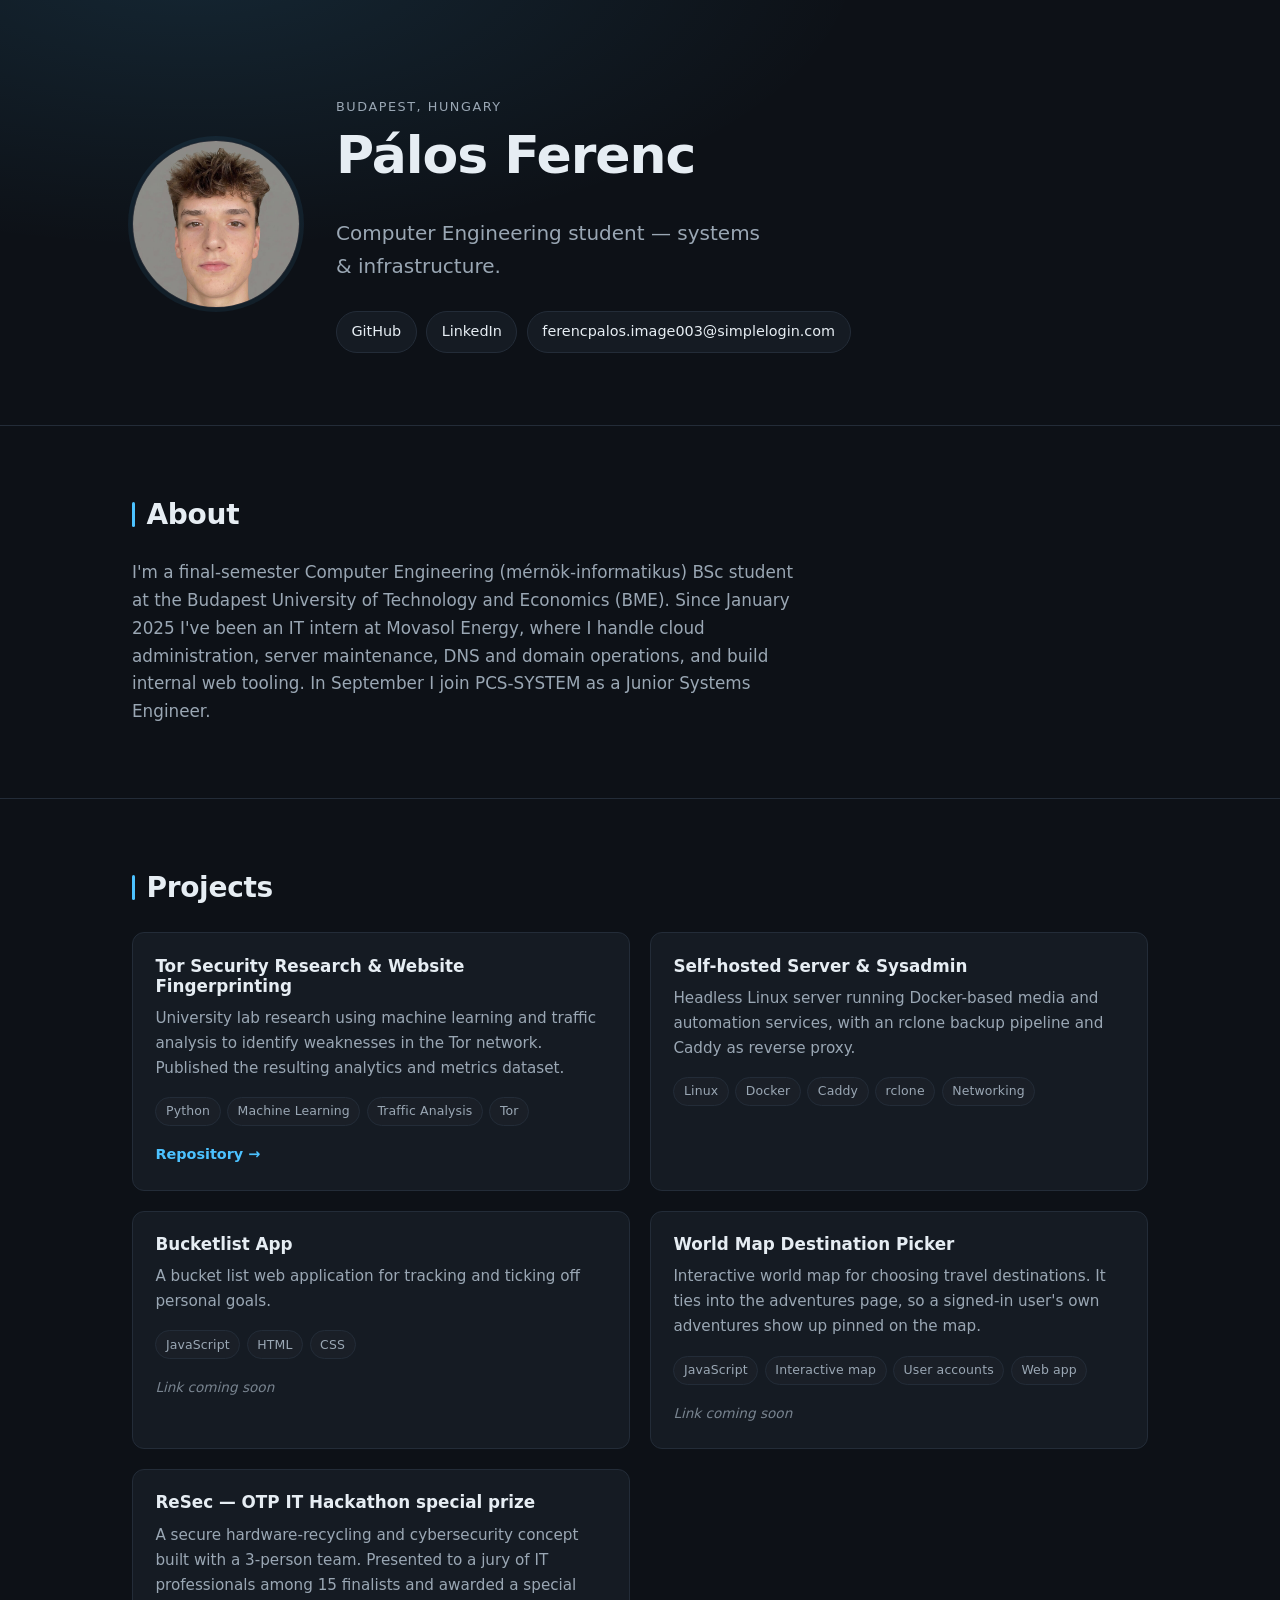
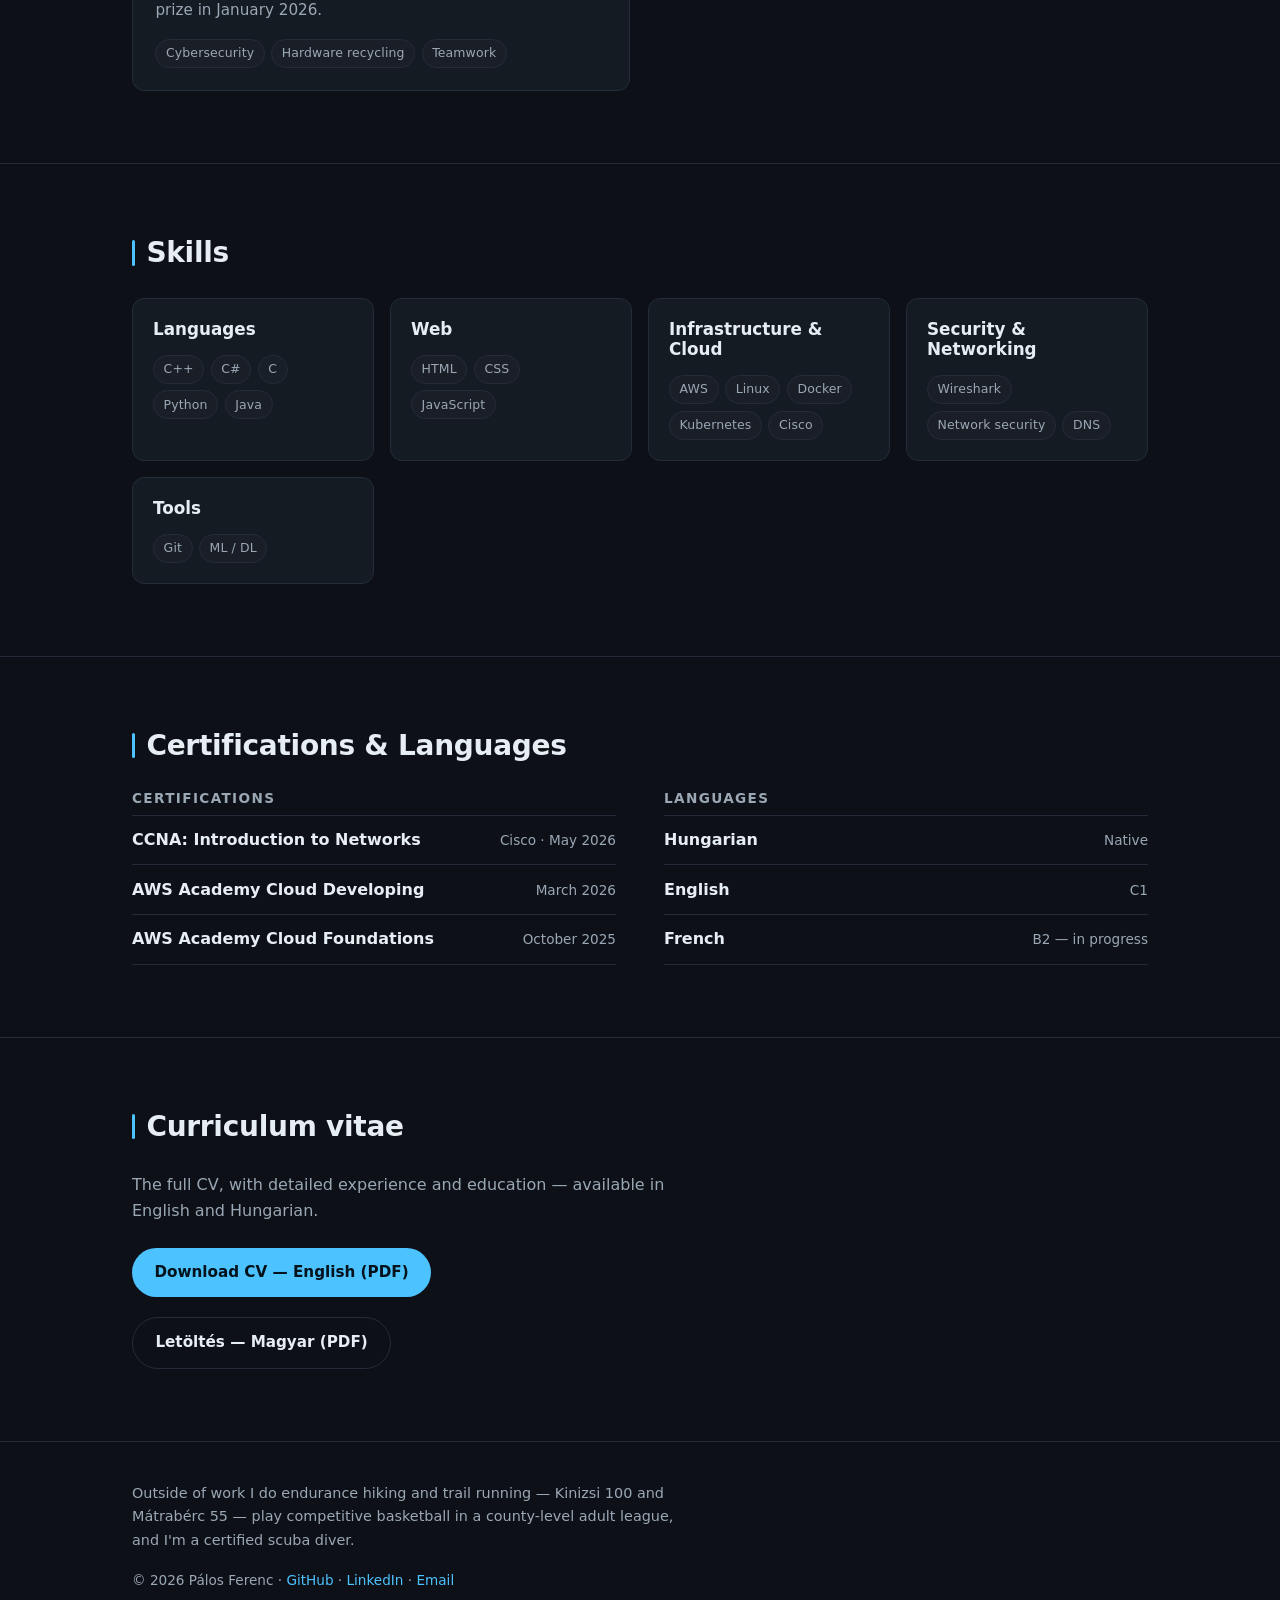
==== index.html @ a5c2b067 "Portfolio site" ====
<!DOCTYPE html>
<html lang="en">
<head>
<meta charset="utf-8">
<meta name="viewport" content="width=device-width, initial-scale=1">
<title>Pálos Ferenc — Computer Engineering Student, Systems &amp; Infrastructure</title>
<meta name="description" content="Pálos Ferenc — final-semester Computer Engineering BSc student at BME Budapest, working in systems, infrastructure and cloud. Incoming Junior Systems Engineer at PCS-SYSTEM.">
<meta name="author" content="Pálos Ferenc">
<meta name="theme-color" content="#0d1117">

<meta property="og:type" content="website">
<meta property="og:title" content="Pálos Ferenc — Computer Engineering Student, Systems &amp; Infrastructure">
<meta property="og:description" content="Final-semester Computer Engineering BSc student at BME Budapest. Systems, infrastructure and cloud. Incoming Junior Systems Engineer at PCS-SYSTEM.">
<meta property="og:image" content="assets/profile.jpg">
<meta property="og:locale" content="en_GB">
<meta name="twitter:card" content="summary">

<link rel="icon" href="assets/favicon.svg" type="image/svg+xml">
<link rel="stylesheet" href="css/style.css">
</head>
<body>

<a class="skip-link" href="#main">Skip to content</a>

<header class="hero" id="top">
  <div class="wrap hero-inner">
    <img class="hero-photo" src="assets/profile.jpg" alt="Portrait of Pálos Ferenc" width="160" height="160">
    <div class="hero-text">
      <p class="eyebrow">Budapest, Hungary</p>
      <h1>Pálos Ferenc</h1>
      <p class="tagline">Computer Engineering student — systems &amp; infrastructure.</p>
      <nav class="hero-links" aria-label="Contact links">
        <a href="https://github.com/palosferi" rel="me noopener" target="_blank">GitHub</a>
        <a href="https://linkedin.com/in/ferencpalos" rel="me noopener" target="_blank">LinkedIn</a>
        <a href="mailto:ferencpalos.image003@simplelogin.com">ferencpalos.image003@simplelogin.com</a>
      </nav>
    </div>
  </div>
</header>

<main id="main">

  <section class="section reveal" id="about" aria-labelledby="about-h">
    <div class="wrap">
      <h2 id="about-h">About</h2>
      <p class="lead">
        I'm a final-semester Computer Engineering (mérnök-informatikus) BSc student at the
        Budapest University of Technology and Economics (BME). Since January 2025 I've been an
        IT intern at Movasol Energy, where I handle cloud administration, server maintenance,
        DNS and domain operations, and build internal web tooling. In September I join
        PCS-SYSTEM as a Junior Systems Engineer.
      </p>
    </div>
  </section>

  <section class="section reveal" id="projects" aria-labelledby="projects-h">
    <div class="wrap">
      <h2 id="projects-h">Projects</h2>
      <ul class="cards">

        <li class="card">
          <h3>Tor Security Research &amp; Website Fingerprinting</h3>
          <p>University lab research using machine learning and traffic analysis to identify
             weaknesses in the Tor network. Published the resulting analytics and metrics dataset.</p>
          <ul class="tags">
            <li>Python</li><li>Machine Learning</li><li>Traffic Analysis</li><li>Tor</li>
          </ul>
          <p class="card-links">
            <a href="https://github.com/palosferi/onlab" rel="noopener" target="_blank">Repository</a>
          </p>
        </li>

        <li class="card">
          <h3>Self-hosted Server &amp; Sysadmin</h3>
          <p>Headless Linux server running Docker-based media and automation services, with an
             rclone backup pipeline and Caddy as reverse proxy.</p>
          <ul class="tags">
            <li>Linux</li><li>Docker</li><li>Caddy</li><li>rclone</li><li>Networking</li>
          </ul>
        </li>

        <li class="card">
          <h3>Bucketlist App</h3>
          <p>A bucket list web application for tracking and ticking off personal goals.</p>
          <ul class="tags">
            <li>JavaScript</li><li>HTML</li><li>CSS</li>
          </ul>
          <p class="card-links"><span class="todo">Link coming soon</span></p>
        </li>

        <li class="card">
          <h3>World Map Destination Picker</h3>
          <p>Interactive world map for choosing travel destinations. It ties into the adventures
             page, so a signed-in user's own adventures show up pinned on the map.</p>
          <ul class="tags">
            <li>JavaScript</li><li>Interactive map</li><li>User accounts</li><li>Web app</li>
          </ul>
          <p class="card-links"><span class="todo">Link coming soon</span></p>
        </li>

        <li class="card">
          <h3>ReSec — OTP IT Hackathon special prize</h3>
          <p>A secure hardware-recycling and cybersecurity concept built with a 3-person team.
             Presented to a jury of IT professionals among 15 finalists and awarded a special
             prize in January 2026.</p>
          <ul class="tags">
            <li>Cybersecurity</li><li>Hardware recycling</li><li>Teamwork</li>
          </ul>
        </li>

      </ul>
    </div>
  </section>

  <section class="section reveal" id="skills" aria-labelledby="skills-h">
    <div class="wrap">
      <h2 id="skills-h">Skills</h2>
      <div class="skill-grid">
        <div class="skill-group">
          <h3>Languages</h3>
          <ul class="tags">
            <li>C++</li><li>C#</li><li>C</li><li>Python</li><li>Java</li>
          </ul>
        </div>
        <div class="skill-group">
          <h3>Web</h3>
          <ul class="tags">
            <li>HTML</li><li>CSS</li><li>JavaScript</li>
          </ul>
        </div>
        <div class="skill-group">
          <h3>Infrastructure &amp; Cloud</h3>
          <ul class="tags">
            <li>AWS</li><li>Linux</li><li>Docker</li><li>Kubernetes</li><li>Cisco</li>
          </ul>
        </div>
        <div class="skill-group">
          <h3>Security &amp; Networking</h3>
          <ul class="tags">
            <li>Wireshark</li><li>Network security</li><li>DNS</li>
          </ul>
        </div>
        <div class="skill-group">
          <h3>Tools</h3>
          <ul class="tags">
            <li>Git</li><li>ML / DL</li>
          </ul>
        </div>
      </div>
    </div>
  </section>

  <section class="section reveal" id="certifications" aria-labelledby="cert-h">
    <div class="wrap">
      <h2 id="cert-h">Certifications &amp; Languages</h2>
      <div class="two-col">
        <div>
          <h3>Certifications</h3>
          <ul class="list">
            <li><strong>CCNA: Introduction to Networks</strong> <span class="meta">Cisco · May 2026</span></li>
            <li><strong>AWS Academy Cloud Developing</strong> <span class="meta">March 2026</span></li>
            <li><strong>AWS Academy Cloud Foundations</strong> <span class="meta">October 2025</span></li>
          </ul>
        </div>
        <div>
          <h3>Languages</h3>
          <ul class="list">
            <li><strong>Hungarian</strong> <span class="meta">Native</span></li>
            <li><strong>English</strong> <span class="meta">C1</span></li>
            <li><strong>French</strong> <span class="meta">B2 — in progress</span></li>
          </ul>
        </div>
      </div>
    </div>
  </section>

  <section class="section reveal" id="cv" aria-labelledby="cv-h">
    <div class="wrap cv-block">
      <h2 id="cv-h">Curriculum vitae</h2>
      <p>The full CV, with detailed experience and education — available in English and Hungarian.</p>
      <p class="cv-buttons">
        <a class="button" href="assets/palos_ferenc_cv_2026_en.pdf" download>Download CV — English (PDF)</a>
        <a class="button button-secondary" href="assets/palos_ferenc_cv_2026.pdf" download>Letöltés — Magyar (PDF)</a>
      </p>
    </div>
  </section>

</main>

<footer class="footer">
  <div class="wrap">
    <p>
      Outside of work I do endurance hiking and trail running — Kinizsi 100 and Mátrabérc 55 —
      play competitive basketball in a county-level adult league, and I'm a certified scuba diver.
    </p>
    <p class="colophon">
      © <span id="year">2026</span> Pálos Ferenc ·
      <a href="https://github.com/palosferi" rel="noopener" target="_blank">GitHub</a> ·
      <a href="https://linkedin.com/in/ferencpalos" rel="noopener" target="_blank">LinkedIn</a> ·
      <a href="mailto:ferencpalos.image003@simplelogin.com">Email</a>
    </p>
  </div>
</footer>

<script>
  document.documentElement.classList.add('js');
  document.getElementById('year').textContent = new Date().getFullYear();
  if ('IntersectionObserver' in window && !matchMedia('(prefers-reduced-motion: reduce)').matches) {
    var io = new IntersectionObserver(function (entries) {
      entries.forEach(function (e) {
        if (e.isIntersecting) { e.target.classList.add('is-visible'); io.unobserve(e.target); }
      });
    }, { rootMargin: '0px 0px -10% 0px' });
    document.querySelectorAll('.reveal').forEach(function (el) { io.observe(el); });
  } else {
    document.querySelectorAll('.reveal').forEach(function (el) { el.classList.add('is-visible'); });
  }
</script>

</body>
</html>
---- css/style.css ----
/* Pálos Ferenc — portfolio
   Dark theme, single accent, mobile-first. No external dependencies. */

:root {
  --bg:        #0d1117;
  --bg-raised: #151b23;
  --border:    #232c38;
  --text:      #e6edf3;
  --muted:     #9aa7b4;
  --accent:    #4cc2ff;
  --accent-dim: rgba(76, 194, 255, 0.12);

  --wrap: 66rem;
  --radius: 12px;

  --font: system-ui, -apple-system, "Segoe UI", Roboto, "Helvetica Neue",
          Arial, "Noto Sans", sans-serif;
}

*, *::before, *::after { box-sizing: border-box; }

html { -webkit-text-size-adjust: 100%; scroll-behavior: smooth; }

body {
  margin: 0;
  background: var(--bg);
  color: var(--text);
  font-family: var(--font);
  font-size: 1rem;
  line-height: 1.65;
  -webkit-font-smoothing: antialiased;
}

img { max-width: 100%; height: auto; display: block; }

h1, h2, h3 { line-height: 1.2; margin: 0 0 0.6em; font-weight: 650; }
h1 { font-size: clamp(2rem, 7vw, 3.25rem); letter-spacing: -0.02em; }
h2 { font-size: clamp(1.35rem, 4vw, 1.75rem); letter-spacing: -0.01em; }
h3 { font-size: 1.05rem; }

p { margin: 0 0 1rem; }
p:last-child { margin-bottom: 0; }

a { color: var(--accent); text-decoration: none; }
a:hover, a:focus-visible { text-decoration: underline; }

:focus-visible {
  outline: 2px solid var(--accent);
  outline-offset: 3px;
  border-radius: 4px;
}

.skip-link {
  position: absolute;
  left: -9999px;
  top: 0;
  background: var(--bg-raised);
  color: var(--text);
  padding: 0.6rem 1rem;
  z-index: 10;
}
.skip-link:focus { left: 0.5rem; top: 0.5rem; }

.wrap {
  width: 100%;
  max-width: var(--wrap);
  margin-inline: auto;
  padding-inline: 1.25rem;
}

/* ---------- Hero ---------- */

.hero {
  padding: 4.5rem 0 3.5rem;
  border-bottom: 1px solid var(--border);
  background:
    radial-gradient(60rem 26rem at 15% -10%, var(--accent-dim), transparent 70%);
}

.hero-inner {
  display: flex;
  flex-direction: column;
  align-items: flex-start;
  gap: 1.75rem;
}

.hero-photo {
  width: 116px;
  height: 116px;
  border-radius: 50%;
  object-fit: cover;
  border: 1px solid var(--border);
  box-shadow: 0 0 0 4px rgba(76, 194, 255, 0.08);
  flex: none;
}

.eyebrow {
  margin: 0 0 0.4rem;
  color: var(--muted);
  font-size: 0.8rem;
  letter-spacing: 0.12em;
  text-transform: uppercase;
}

.tagline {
  margin: 0 0 1.75rem;
  color: var(--muted);
  font-size: clamp(1.05rem, 3.2vw, 1.25rem);
  max-width: 34ch;
}

.hero-links {
  display: flex;
  flex-wrap: wrap;
  gap: 0.6rem;
}

.hero-links a {
  display: inline-block;
  padding: 0.5rem 0.9rem;
  border: 1px solid var(--border);
  border-radius: 999px;
  background: var(--bg-raised);
  color: var(--text);
  font-size: 0.9rem;
  transition: border-color 0.2s ease, color 0.2s ease, transform 0.2s ease;
}
.hero-links a:hover,
.hero-links a:focus-visible {
  border-color: var(--accent);
  color: var(--accent);
  text-decoration: none;
  transform: translateY(-1px);
}

/* ---------- Sections ---------- */

.section { padding: 3.5rem 0; }
.section + .section { border-top: 1px solid var(--border); }

.section h2 {
  margin-bottom: 1.75rem;
  position: relative;
  padding-left: 0.9rem;
}
.section h2::before {
  content: "";
  position: absolute;
  left: 0;
  top: 0.15em;
  bottom: 0.15em;
  width: 3px;
  border-radius: 2px;
  background: var(--accent);
}

.lead {
  color: var(--muted);
  font-size: 1.05rem;
  max-width: 62ch;
}

/* ---------- Project cards ---------- */

.cards {
  list-style: none;
  margin: 0;
  padding: 0;
  display: grid;
  gap: 1rem;
  grid-template-columns: 1fr;
}

.card {
  background: var(--bg-raised);
  border: 1px solid var(--border);
  border-radius: var(--radius);
  padding: 1.4rem;
  transition: border-color 0.2s ease, transform 0.2s ease;
}
.card:hover {
  border-color: var(--accent);
  transform: translateY(-2px);
}

.card p {
  color: var(--muted);
  font-size: 0.95rem;
}

.card-links { margin-top: 1rem; margin-bottom: 0; }
.card-links a { font-size: 0.9rem; font-weight: 600; }
.card-links a::after { content: " →"; }

.todo {
  color: var(--muted);
  font-size: 0.85rem;
  font-style: italic;
  opacity: 0.75;
}

/* ---------- Tags ---------- */

.tags {
  list-style: none;
  margin: 1rem 0 0;
  padding: 0;
  display: flex;
  flex-wrap: wrap;
  gap: 0.4rem;
}

.tags li {
  padding: 0.2rem 0.6rem;
  border: 1px solid var(--border);
  border-radius: 999px;
  background: rgba(255, 255, 255, 0.02);
  color: var(--muted);
  font-size: 0.78rem;
  letter-spacing: 0.01em;
}

/* ---------- Skills ---------- */

.skill-grid {
  display: grid;
  gap: 1rem;
  grid-template-columns: 1fr;
}

.skill-group {
  border: 1px solid var(--border);
  border-radius: var(--radius);
  background: var(--bg-raised);
  padding: 1.25rem;
}
.skill-group h3 { margin-bottom: 0; color: var(--text); }

/* ---------- Certifications ---------- */

.two-col {
  display: grid;
  gap: 2rem;
  grid-template-columns: 1fr;
}

.two-col h3 { color: var(--muted); font-size: 0.85rem; letter-spacing: 0.1em; text-transform: uppercase; }

.list { list-style: none; margin: 0; padding: 0; }

.list li {
  padding: 0.7rem 0;
  border-top: 1px solid var(--border);
  display: flex;
  flex-wrap: wrap;
  gap: 0.25rem 0.75rem;
  justify-content: space-between;
  align-items: baseline;
}
.list li:last-child { border-bottom: 1px solid var(--border); }
.list strong { font-weight: 600; }
.list .meta { color: var(--muted); font-size: 0.85rem; }

/* ---------- CV ---------- */

.cv-block p { color: var(--muted); max-width: 54ch; }

.button {
  display: inline-block;
  margin-top: 0.5rem;
  padding: 0.75rem 1.4rem;
  border-radius: 999px;
  background: var(--accent);
  color: #04121c;
  font-weight: 650;
  font-size: 0.95rem;
  transition: filter 0.2s ease, transform 0.2s ease;
}
.button:hover,
.button:focus-visible {
  filter: brightness(1.1);
  transform: translateY(-1px);
  text-decoration: none;
}

.button-secondary {
  background: transparent;
  border: 1px solid var(--border);
  color: var(--text);
}
.button-secondary:hover,
.button-secondary:focus-visible {
  border-color: var(--accent);
  color: var(--accent);
  filter: none;
}

.cv-buttons {
  display: flex;
  flex-wrap: wrap;
  gap: 0.75rem;
}

/* ---------- Footer ---------- */

.footer {
  border-top: 1px solid var(--border);
  padding: 2.5rem 0 3rem;
  color: var(--muted);
  font-size: 0.9rem;
}
.footer p { max-width: 60ch; }
.colophon { margin-top: 1rem; font-size: 0.85rem; }

/* ---------- Scroll reveal ---------- */

.js .reveal {
  opacity: 0;
  transform: translateY(14px);
  transition: opacity 0.6s ease, transform 0.6s ease;
}
.js .reveal.is-visible {
  opacity: 1;
  transform: none;
}

@media (prefers-reduced-motion: reduce) {
  html { scroll-behavior: auto; }
  * { transition-duration: 0.01ms !important; animation-duration: 0.01ms !important; }
  .js .reveal { opacity: 1; transform: none; }
}

/* ---------- Breakpoints ---------- */

@media (min-width: 40rem) {
  .hero { padding: 6rem 0 4.5rem; }
  .hero-inner { flex-direction: row; align-items: center; gap: 2.25rem; }
  .hero-photo { width: 150px; height: 150px; }
  .section { padding: 4.5rem 0; }
  .cards { grid-template-columns: repeat(2, 1fr); gap: 1.25rem; }
  .skill-grid { grid-template-columns: repeat(auto-fit, minmax(12rem, 1fr)); }
  .two-col { grid-template-columns: repeat(2, 1fr); gap: 3rem; }
}

@media (min-width: 62rem) {
  .hero-photo { width: 168px; height: 168px; }
}
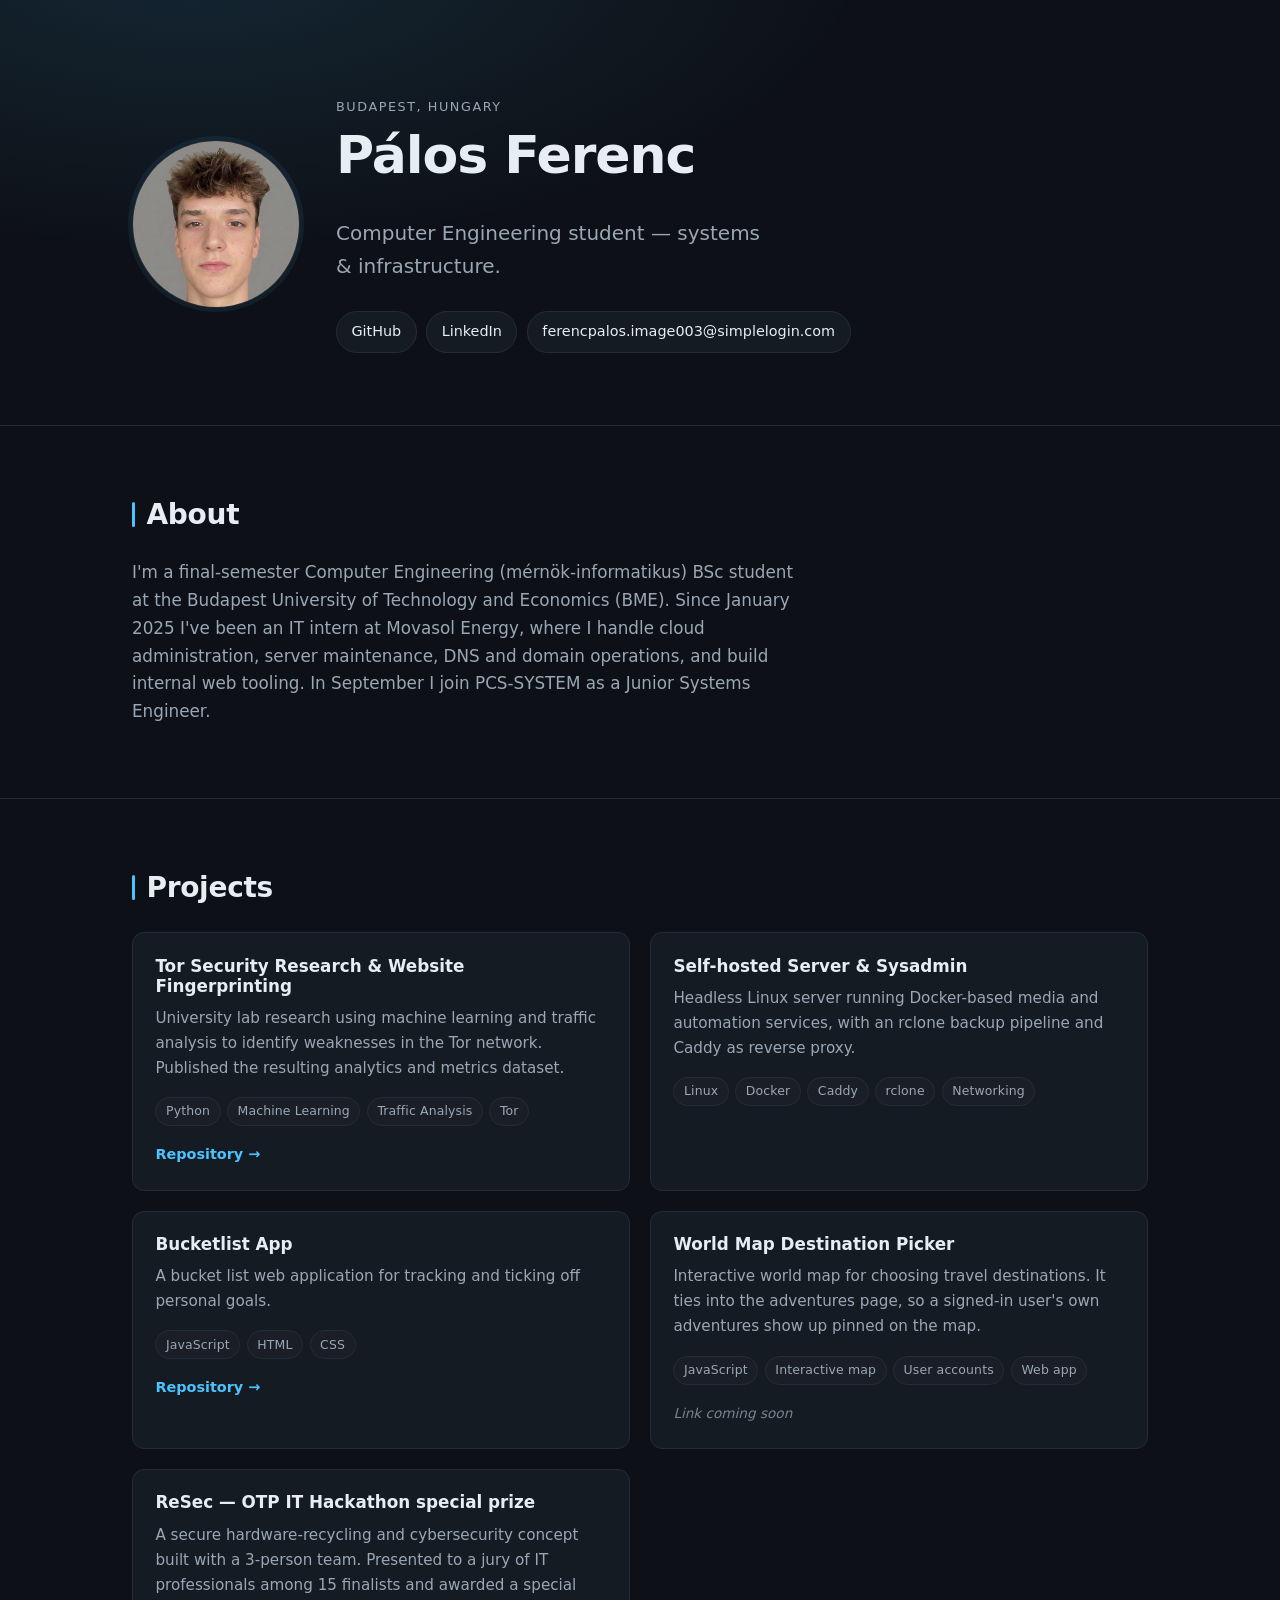
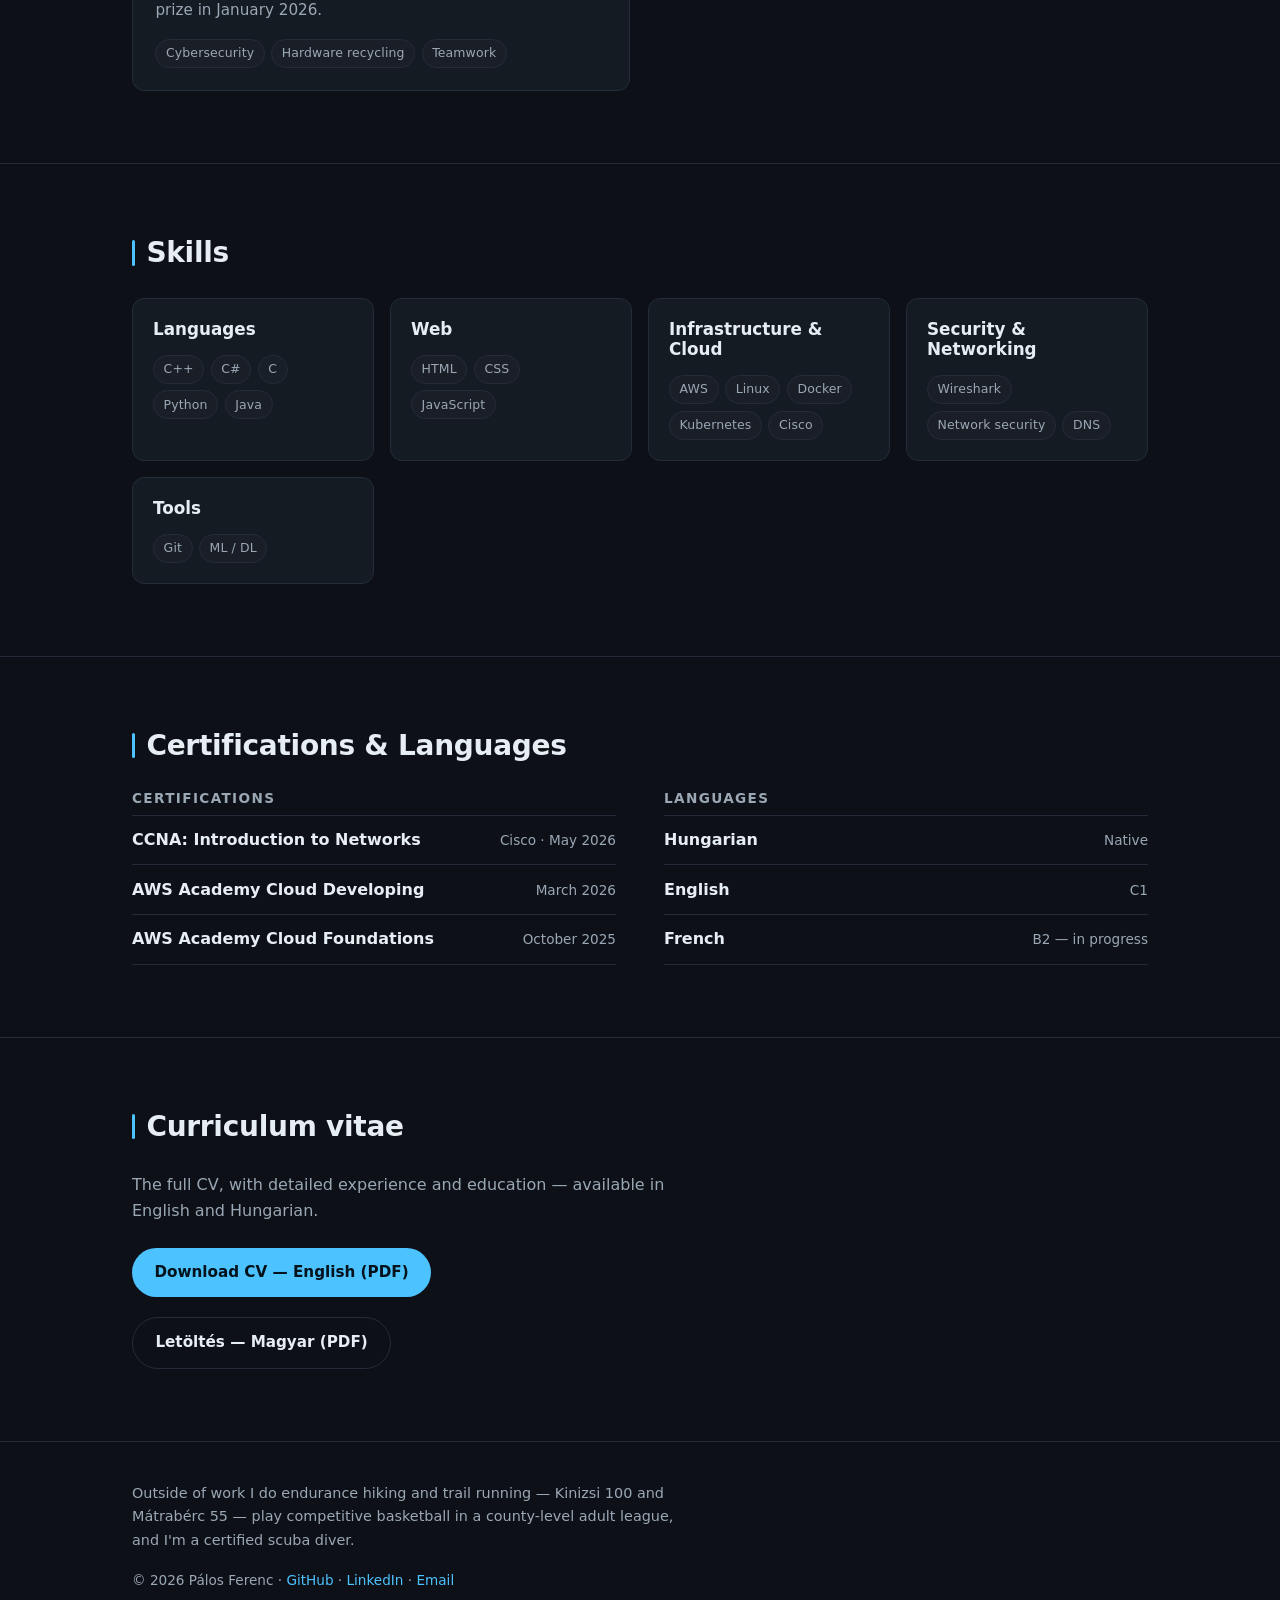
==== commit 22830f69: "add bucketlist link, add tempo timer" ====
--- a/index.html
+++ b/index.html
@@ -85,7 +85,9 @@
           <ul class="tags">
             <li>JavaScript</li><li>HTML</li><li>CSS</li>
           </ul>
-          <p class="card-links"><span class="todo">Link coming soon</span></p>
+          <p class="card-links">
+            <a href="https://github.com/palosferi/bucketlist" rel="noopener" target="_blank">Repository</a>
+          </p>
         </li>
 
         <li class="card">
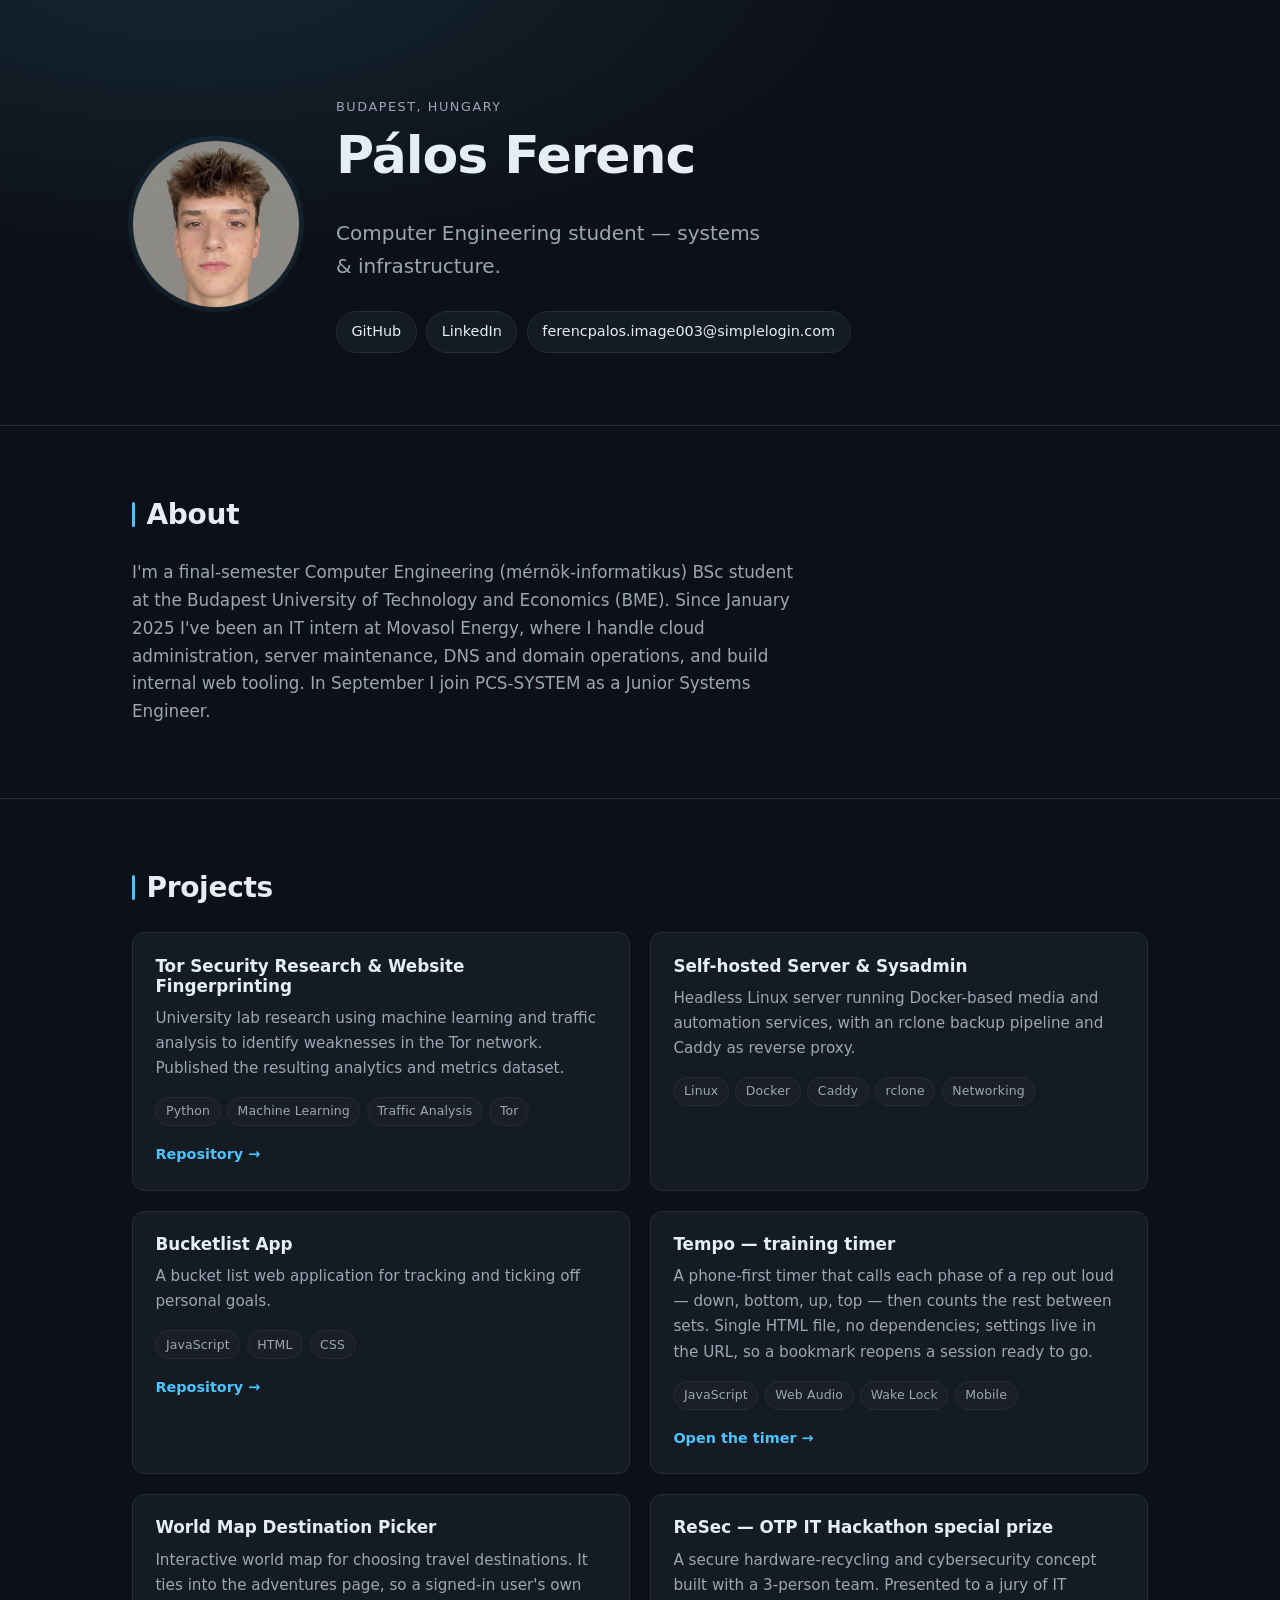
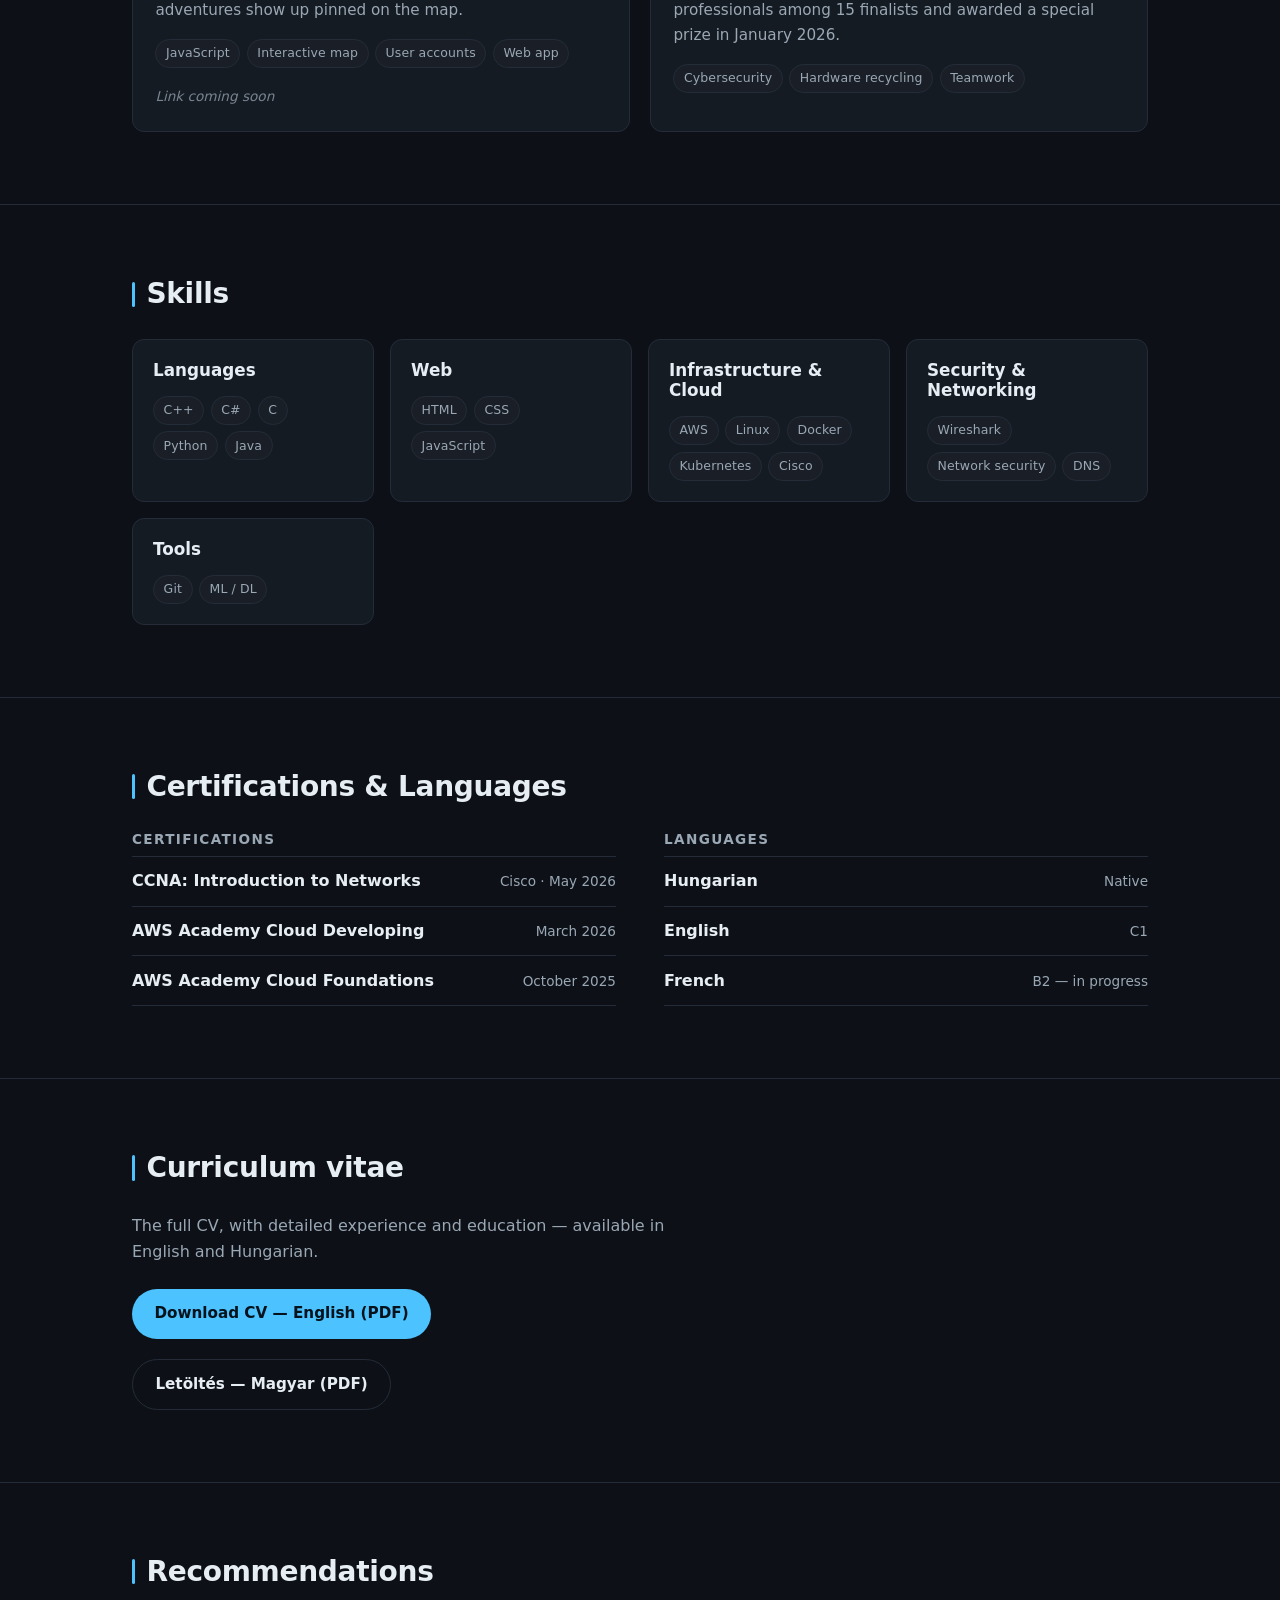
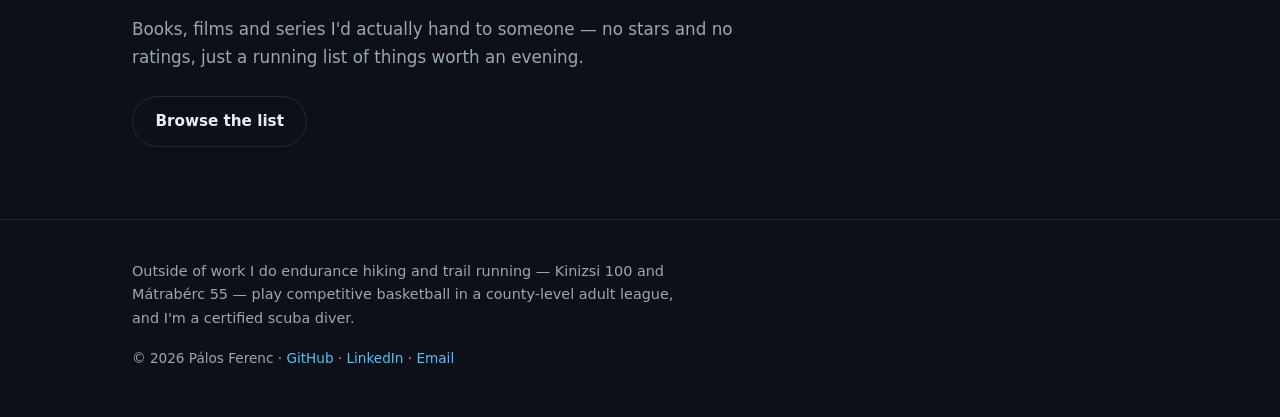
==== commit 1e25734b: "add recommendations page, self-host fonts, link tempo" ====
--- a/index.html
+++ b/index.html
@@ -91,6 +91,19 @@
         </li>
 
         <li class="card">
+          <h3>Tempo — training timer</h3>
+          <p>A phone-first timer that calls each phase of a rep out loud — down, bottom, up,
+             top — then counts the rest between sets. Single HTML file, no dependencies;
+             settings live in the URL, so a bookmark reopens a session ready to go.</p>
+          <ul class="tags">
+            <li>JavaScript</li><li>Web Audio</li><li>Wake Lock</li><li>Mobile</li>
+          </ul>
+          <p class="card-links">
+            <a href="tempo/">Open the timer</a>
+          </p>
+        </li>
+
+        <li class="card">
           <h3>World Map Destination Picker</h3>
           <p>Interactive world map for choosing travel destinations. It ties into the adventures
              page, so a signed-in user's own adventures show up pinned on the map.</p>
@@ -183,6 +196,19 @@
       <p class="cv-buttons">
         <a class="button" href="assets/palos_ferenc_cv_2026_en.pdf" download>Download CV — English (PDF)</a>
         <a class="button button-secondary" href="assets/palos_ferenc_cv_2026.pdf" download>Letöltés — Magyar (PDF)</a>
+      </p>
+    </div>
+  </section>
+
+  <section class="section reveal" id="recommendations" aria-labelledby="rec-h">
+    <div class="wrap">
+      <h2 id="rec-h">Recommendations</h2>
+      <p class="lead">
+        Books, films and series I'd actually hand to someone — no stars and no ratings,
+        just a running list of things worth an evening.
+      </p>
+      <p class="cv-buttons">
+        <a class="button button-secondary" href="recommendations/">Browse the list</a>
       </p>
     </div>
   </section>
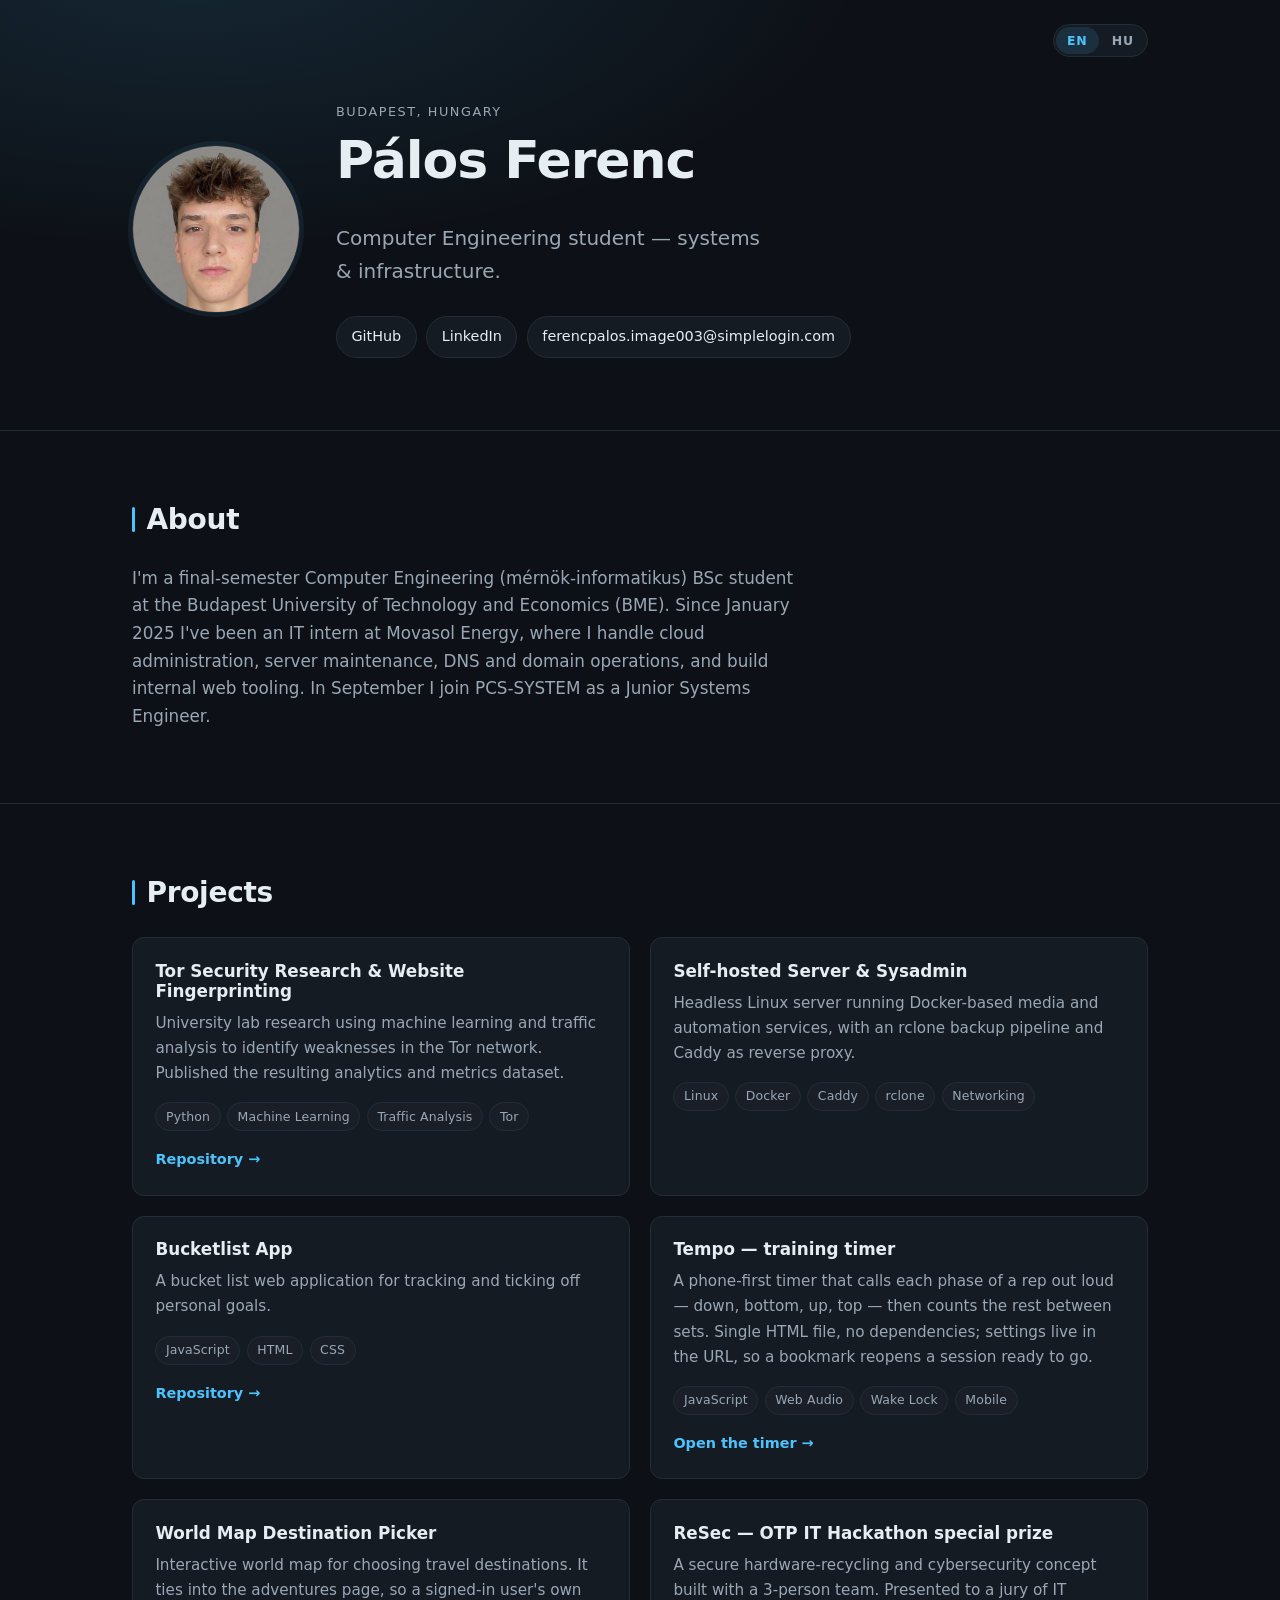
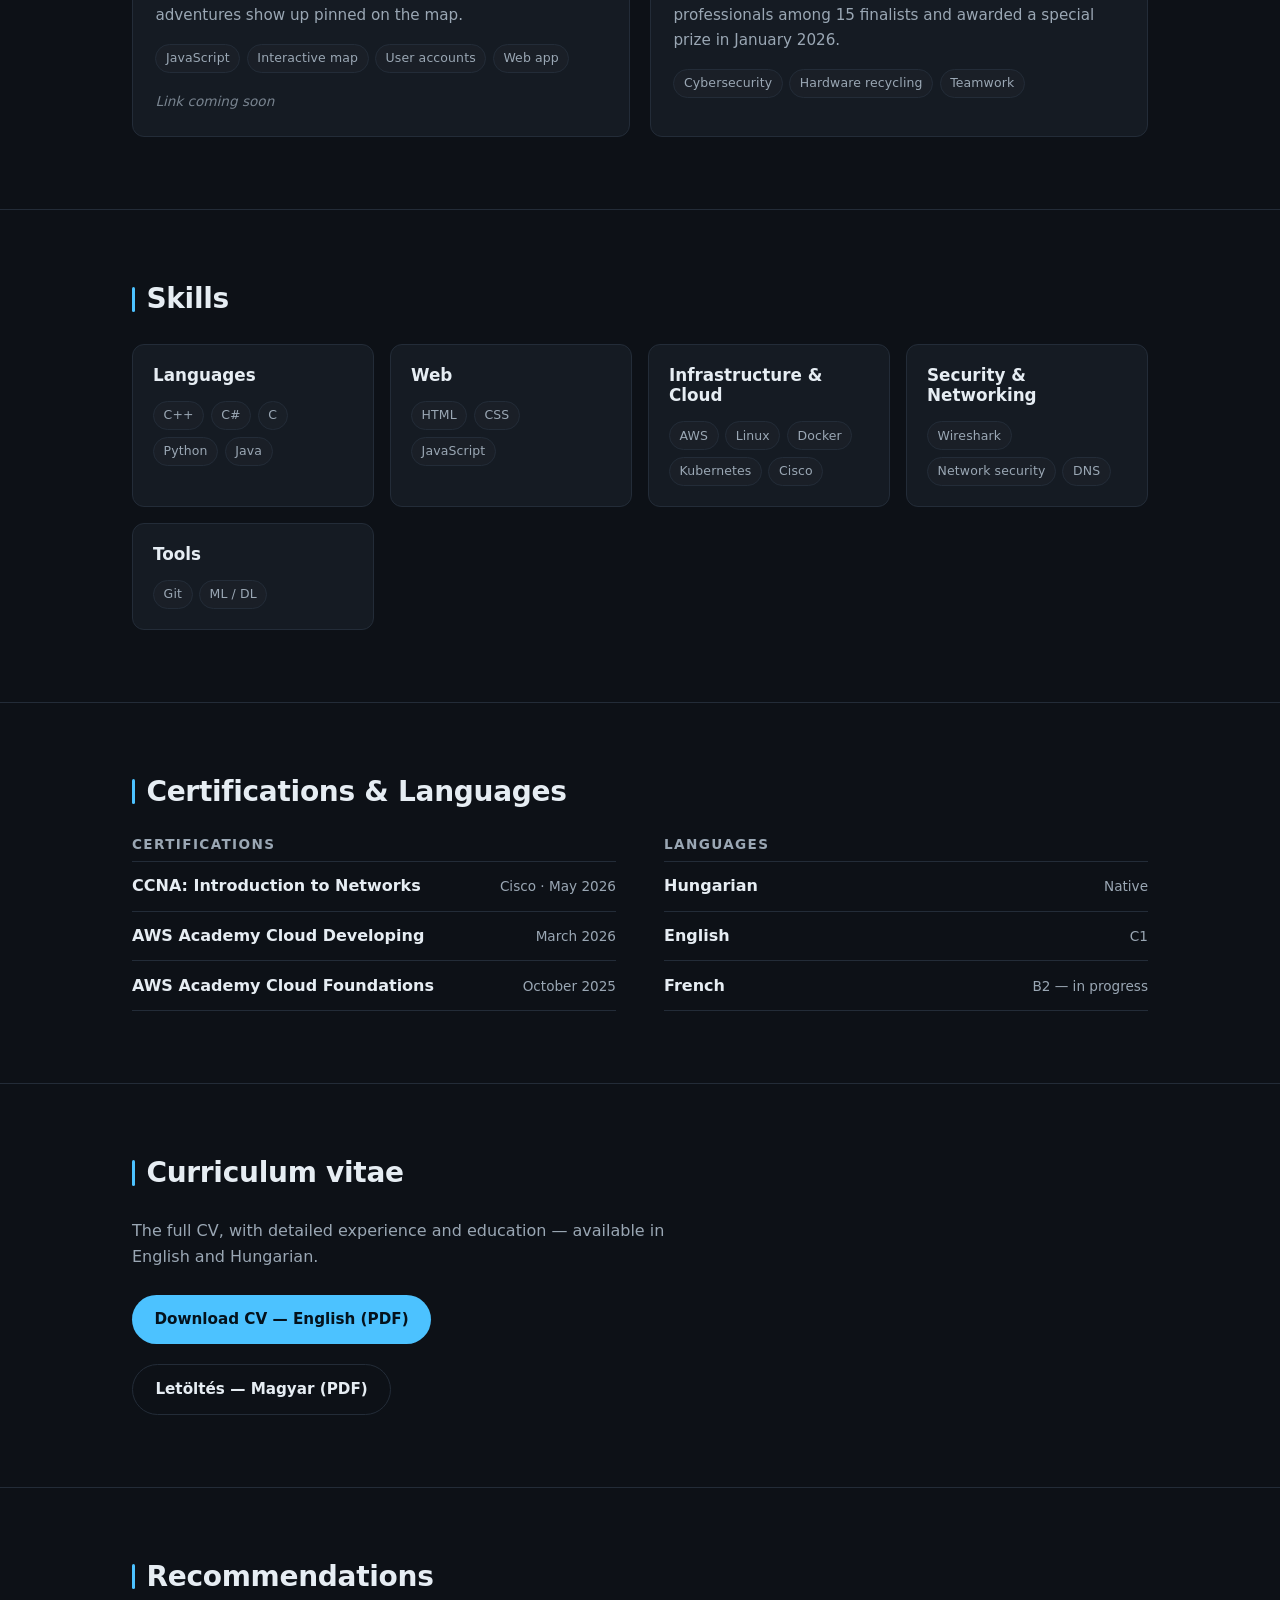
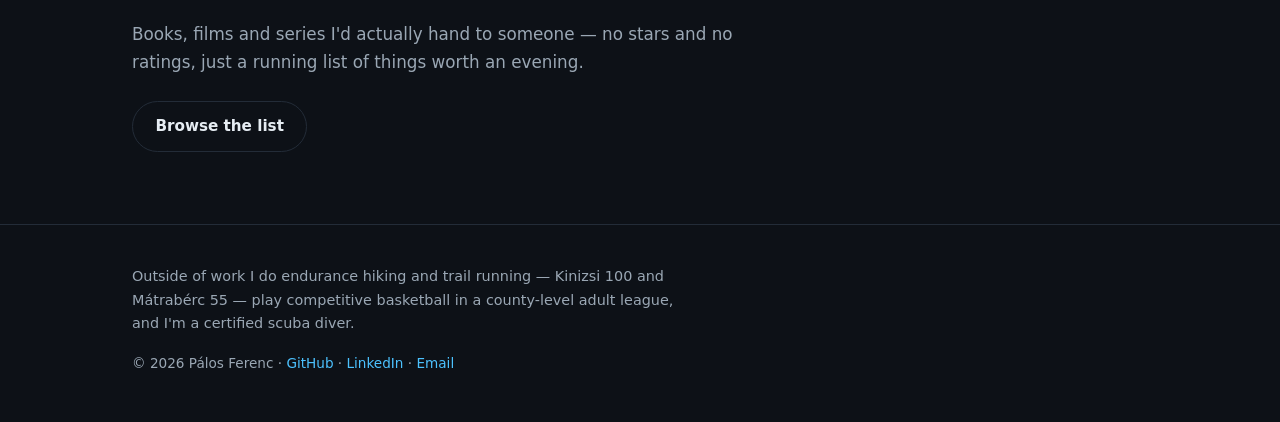
==== commit b8a862d0: "make the site bilingual (hu/en), add La Haine" ====
--- a/index.html
+++ b/index.html
@@ -3,33 +3,213 @@
 <head>
 <meta charset="utf-8">
 <meta name="viewport" content="width=device-width, initial-scale=1">
-<title>Pálos Ferenc — Computer Engineering Student, Systems &amp; Infrastructure</title>
-<meta name="description" content="Pálos Ferenc — final-semester Computer Engineering BSc student at BME Budapest, working in systems, infrastructure and cloud. Incoming Junior Systems Engineer at PCS-SYSTEM.">
+<title data-i18n="meta.title">Pálos Ferenc — Computer Engineering Student, Systems &amp; Infrastructure</title>
+<meta name="description" data-i18n-attr="content:meta.description" content="Pálos Ferenc — final-semester Computer Engineering BSc student at BME Budapest, working in systems, infrastructure and cloud. Incoming Junior Systems Engineer at PCS-SYSTEM.">
 <meta name="author" content="Pálos Ferenc">
 <meta name="theme-color" content="#0d1117">
 
 <meta property="og:type" content="website">
-<meta property="og:title" content="Pálos Ferenc — Computer Engineering Student, Systems &amp; Infrastructure">
-<meta property="og:description" content="Final-semester Computer Engineering BSc student at BME Budapest. Systems, infrastructure and cloud. Incoming Junior Systems Engineer at PCS-SYSTEM.">
+<meta property="og:title" data-i18n-attr="content:meta.title" content="Pálos Ferenc — Computer Engineering Student, Systems &amp; Infrastructure">
+<meta property="og:description" data-i18n-attr="content:meta.ogDescription" content="Final-semester Computer Engineering BSc student at BME Budapest. Systems, infrastructure and cloud. Incoming Junior Systems Engineer at PCS-SYSTEM.">
 <meta property="og:image" content="assets/profile.jpg">
-<meta property="og:locale" content="en_GB">
+<meta property="og:locale" data-i18n-attr="content:meta.locale" content="en_GB">
 <meta name="twitter:card" content="summary">
+
+<link rel="alternate" hreflang="en" href="./?lang=en">
+<link rel="alternate" hreflang="hu" href="./?lang=hu">
+<link rel="alternate" hreflang="x-default" href="./">
 
 <link rel="icon" href="assets/favicon.svg" type="image/svg+xml">
 <link rel="stylesheet" href="css/style.css">
+
+<script src="js/i18n.js"></script>
+<script>
+I18n.use({
+
+  en: {
+    'lang.label':        'Language',
+
+    'meta.title':        'Pálos Ferenc — Computer Engineering Student, Systems & Infrastructure',
+    'meta.description':  'Pálos Ferenc — final-semester Computer Engineering BSc student at BME Budapest, working in systems, infrastructure and cloud. Incoming Junior Systems Engineer at PCS-SYSTEM.',
+    'meta.ogDescription':'Final-semester Computer Engineering BSc student at BME Budapest. Systems, infrastructure and cloud. Incoming Junior Systems Engineer at PCS-SYSTEM.',
+    'meta.locale':       'en_GB',
+
+    'skip':              'Skip to content',
+
+    'hero.place':        'Budapest, Hungary',
+    'hero.tagline':      'Computer Engineering student — systems & infrastructure.',
+    'hero.contactLabel': 'Contact links',
+
+    'about.h':           'About',
+    'about.lead':        "I'm a final-semester Computer Engineering (mérnök-informatikus) BSc student at the Budapest University of Technology and Economics (BME). Since January 2025 I've been an IT intern at Movasol Energy, where I handle cloud administration, server maintenance, DNS and domain operations, and build internal web tooling. In September I join PCS-SYSTEM as a Junior Systems Engineer.",
+
+    'projects.h':        'Projects',
+    'projects.repo':     'Repository',
+
+    'tor.h':             'Tor Security Research & Website Fingerprinting',
+    'tor.p':             'University lab research using machine learning and traffic analysis to identify weaknesses in the Tor network. Published the resulting analytics and metrics dataset.',
+    'tor.t2':            'Machine Learning',
+    'tor.t3':            'Traffic Analysis',
+
+    'server.h':          'Self-hosted Server & Sysadmin',
+    'server.p':          'Headless Linux server running Docker-based media and automation services, with an rclone backup pipeline and Caddy as reverse proxy.',
+    'server.t5':         'Networking',
+
+    'bucket.h':          'Bucketlist App',
+    'bucket.p':          'A bucket list web application for tracking and ticking off personal goals.',
+
+    'tempo.h':           'Tempo — training timer',
+    'tempo.p':           'A phone-first timer that calls each phase of a rep out loud — down, bottom, up, top — then counts the rest between sets. Single HTML file, no dependencies; settings live in the URL, so a bookmark reopens a session ready to go.',
+    'tempo.t4':          'Mobile',
+    'tempo.open':        'Open the timer',
+
+    'map.h':             'World Map Destination Picker',
+    'map.p':             "Interactive world map for choosing travel destinations. It ties into the adventures page, so a signed-in user's own adventures show up pinned on the map.",
+    'map.t2':            'Interactive map',
+    'map.t3':            'User accounts',
+    'map.t4':            'Web app',
+    'map.soon':          'Link coming soon',
+
+    'resec.h':           'ReSec — OTP IT Hackathon special prize',
+    'resec.p':           'A secure hardware-recycling and cybersecurity concept built with a 3-person team. Presented to a jury of IT professionals among 15 finalists and awarded a special prize in January 2026.',
+    'resec.t1':          'Cybersecurity',
+    'resec.t2':          'Hardware recycling',
+    'resec.t3':          'Teamwork',
+
+    'skills.h':          'Skills',
+    'skills.langs':      'Languages',
+    'skills.web':        'Web',
+    'skills.infra':      'Infrastructure & Cloud',
+    'skills.security':   'Security & Networking',
+    'skills.netsec':     'Network security',
+    'skills.tools':      'Tools',
+
+    'cert.h':            'Certifications & Languages',
+    'cert.certs':        'Certifications',
+    'cert.ccnaMeta':     'Cisco · May 2026',
+    'cert.devMeta':      'March 2026',
+    'cert.foundMeta':    'October 2025',
+    'cert.languages':    'Languages',
+    'cert.hungarian':    'Hungarian',
+    'cert.native':       'Native',
+    'cert.english':      'English',
+    'cert.french':       'French',
+    'cert.frenchMeta':   'B2 — in progress',
+
+    'cv.h':              'Curriculum vitae',
+    'cv.p':              'The full CV, with detailed experience and education — available in English and Hungarian.',
+    'cv.en':             'Download CV — English (PDF)',
+    'cv.hu':             'Letöltés — Magyar (PDF)',
+
+    'rec.h':             'Recommendations',
+    'rec.lead':          "Books, films and series I'd actually hand to someone — no stars and no ratings, just a running list of things worth an evening.",
+    'rec.browse':        'Browse the list',
+
+    'footer.p':          "Outside of work I do endurance hiking and trail running — Kinizsi 100 and Mátrabérc 55 — play competitive basketball in a county-level adult league, and I'm a certified scuba diver.",
+    'footer.email':      'Email'
+  },
+
+  hu: {
+    'lang.label':        'Nyelv',
+
+    'meta.title':        'Pálos Ferenc — mérnökinformatikus hallgató, rendszerek és infrastruktúra',
+    'meta.description':  'Pálos Ferenc — utolsó féléves mérnökinformatikus BSc hallgató a BME-n, rendszerekkel, infrastruktúrával és felhővel foglalkozik. Szeptembertől junior rendszermérnök a PCS-SYSTEM-nél.',
+    'meta.ogDescription':'Utolsó féléves mérnökinformatikus BSc hallgató a BME-n. Rendszerek, infrastruktúra és felhő. Szeptembertől junior rendszermérnök a PCS-SYSTEM-nél.',
+    'meta.locale':       'hu_HU',
+
+    'skip':              'Ugrás a tartalomra',
+
+    'hero.place':        'Budapest, Magyarország',
+    'hero.tagline':      'Mérnökinformatikus hallgató — rendszerek és infrastruktúra.',
+    'hero.contactLabel': 'Elérhetőségek',
+
+    'about.h':           'Rólam',
+    'about.lead':        'Utolsó féléves mérnökinformatikus BSc hallgató vagyok a Budapesti Műszaki és Gazdaságtudományi Egyetemen (BME). 2025 januárja óta IT-gyakornok vagyok a Movasol Energynél, ahol felhőadminisztrációval, szerverüzemeltetéssel, DNS- és domainkezeléssel foglalkozom, és belsős webes eszközöket fejlesztek. Szeptembertől a PCS-SYSTEM junior rendszermérnökeként dolgozom.',
+
+    'projects.h':        'Projektek',
+    'projects.repo':     'Forráskód',
+
+    'tor.h':             'Tor biztonsági kutatás és website fingerprinting',
+    'tor.p':             'Önálló laboratóriumi kutatás az egyetemen: gépi tanulással és forgalomelemzéssel kerestem gyenge pontokat a Tor-hálózatban. Az elkészült elemzési és metrikaadatokat publikáltam.',
+    'tor.t2':            'Gépi tanulás',
+    'tor.t3':            'Forgalomelemzés',
+
+    'server.h':          'Saját üzemeltetésű szerver',
+    'server.p':          'Kijelző nélküli Linux szerver, rajta Docker alapú média- és automatizálási szolgáltatások, rclone-os mentési folyamat és Caddy reverse proxyként.',
+    'server.t5':         'Hálózatok',
+
+    'bucket.h':          'Bakancslista alkalmazás',
+    'bucket.p':          'Webalkalmazás személyes célok nyilvántartására és kipipálására.',
+
+    'tempo.h':           'Tempo — edzésidőzítő',
+    'tempo.p':           'Telefonra tervezett időzítő, ami az ismétlés minden fázisát bemondja — le, alul, fel, felül —, majd visszaszámolja a sorozatok közti pihenőt. Egyetlen HTML-fájl, függőségek nélkül; a beállítások az URL-ben laknak, így egy könyvjelző indulásra kész edzést nyit meg.',
+    'tempo.t4':          'Mobil',
+    'tempo.open':        'Időzítő megnyitása',
+
+    'map.h':             'Világtérképes úticélválasztó',
+    'map.p':             'Interaktív világtérkép úticélok kiválasztásához. Összeér a kalandok oldallal, így a bejelentkezett felhasználó saját kalandjai kitűzve jelennek meg a térképen.',
+    'map.t2':            'Interaktív térkép',
+    'map.t3':            'Felhasználói fiókok',
+    'map.t4':            'Webalkalmazás',
+    'map.soon':          'A link hamarosan',
+
+    'resec.h':           'ReSec — OTP IT Hackathon különdíj',
+    'resec.p':           'Biztonságos hardver-újrahasznosítási és kiberbiztonsági koncepció, három fős csapatban. A 15 döntős között mutattuk be informatikus szakemberekből álló zsűrinek, és 2026 januárjában különdíjat kaptunk.',
+    'resec.t1':          'Kiberbiztonság',
+    'resec.t2':          'Hardver-újrahasznosítás',
+    'resec.t3':          'Csapatmunka',
+
+    'skills.h':          'Készségek',
+    'skills.langs':      'Programozási nyelvek',
+    'skills.web':        'Web',
+    'skills.infra':      'Infrastruktúra és felhő',
+    'skills.security':   'Biztonság és hálózatok',
+    'skills.netsec':     'Hálózatbiztonság',
+    'skills.tools':      'Eszközök',
+
+    'cert.h':            'Tanúsítványok és nyelvek',
+    'cert.certs':        'Tanúsítványok',
+    'cert.ccnaMeta':     'Cisco · 2026. május',
+    'cert.devMeta':      '2026. március',
+    'cert.foundMeta':    '2025. október',
+    'cert.languages':    'Nyelvek',
+    'cert.hungarian':    'Magyar',
+    'cert.native':       'Anyanyelv',
+    'cert.english':      'Angol',
+    'cert.french':       'Francia',
+    'cert.frenchMeta':   'B2 — folyamatban',
+
+    'cv.h':              'Önéletrajz',
+    'cv.p':              'A teljes önéletrajz részletes szakmai tapasztalattal és tanulmányokkal — magyarul és angolul.',
+    'cv.en':             'Download CV — English (PDF)',
+    'cv.hu':             'Önéletrajz letöltése — magyar (PDF)',
+
+    'rec.h':             'Ajánlók',
+    'rec.lead':          'Könyvek, filmek és sorozatok, amiket tényleg odaadnék valakinek — csillagok és pontszámok nélkül, egyszerűen egy folyamatosan bővülő lista arról, ami megér egy estét.',
+    'rec.browse':        'Lista megnyitása',
+
+    'footer.p':          'Munkán kívül teljesítménytúrázom és terepfutok — Kinizsi 100 és Mátrabérc 55 —, megyei felnőtt bajnokságban kosárlabdázom, és búvárvizsgám is van.',
+    'footer.email':      'E-mail'
+  }
+
+});
+</script>
 </head>
 <body>
 
-<a class="skip-link" href="#main">Skip to content</a>
+<a class="skip-link" href="#main" data-i18n="skip">Skip to content</a>
 
 <header class="hero" id="top">
+  <div class="wrap topbar-inner">
+    <div class="lang-switch" data-lang-switch></div>
+  </div>
   <div class="wrap hero-inner">
-    <img class="hero-photo" src="assets/profile.jpg" alt="Portrait of Pálos Ferenc" width="160" height="160">
+    <img class="hero-photo" src="assets/profile.jpg" alt="Pálos Ferenc" width="160" height="160">
     <div class="hero-text">
-      <p class="eyebrow">Budapest, Hungary</p>
+      <p class="eyebrow" data-i18n="hero.place">Budapest, Hungary</p>
       <h1>Pálos Ferenc</h1>
-      <p class="tagline">Computer Engineering student — systems &amp; infrastructure.</p>
-      <nav class="hero-links" aria-label="Contact links">
+      <p class="tagline" data-i18n="hero.tagline">Computer Engineering student — systems &amp; infrastructure.</p>
+      <nav class="hero-links" data-i18n-attr="aria-label:hero.contactLabel" aria-label="Contact links">
         <a href="https://github.com/palosferi" rel="me noopener" target="_blank">GitHub</a>
         <a href="https://linkedin.com/in/ferencpalos" rel="me noopener" target="_blank">LinkedIn</a>
         <a href="mailto:ferencpalos.image003@simplelogin.com">ferencpalos.image003@simplelogin.com</a>
@@ -42,8 +222,8 @@
 
   <section class="section reveal" id="about" aria-labelledby="about-h">
     <div class="wrap">
-      <h2 id="about-h">About</h2>
-      <p class="lead">
+      <h2 id="about-h" data-i18n="about.h">About</h2>
+      <p class="lead" data-i18n="about.lead">
         I'm a final-semester Computer Engineering (mérnök-informatikus) BSc student at the
         Budapest University of Technology and Economics (BME). Since January 2025 I've been an
         IT intern at Movasol Energy, where I handle cloud administration, server maintenance,
@@ -55,71 +235,71 @@
 
   <section class="section reveal" id="projects" aria-labelledby="projects-h">
     <div class="wrap">
-      <h2 id="projects-h">Projects</h2>
+      <h2 id="projects-h" data-i18n="projects.h">Projects</h2>
       <ul class="cards">
 
         <li class="card">
-          <h3>Tor Security Research &amp; Website Fingerprinting</h3>
-          <p>University lab research using machine learning and traffic analysis to identify
+          <h3 data-i18n="tor.h">Tor Security Research &amp; Website Fingerprinting</h3>
+          <p data-i18n="tor.p">University lab research using machine learning and traffic analysis to identify
              weaknesses in the Tor network. Published the resulting analytics and metrics dataset.</p>
           <ul class="tags">
-            <li>Python</li><li>Machine Learning</li><li>Traffic Analysis</li><li>Tor</li>
+            <li>Python</li><li data-i18n="tor.t2">Machine Learning</li><li data-i18n="tor.t3">Traffic Analysis</li><li>Tor</li>
           </ul>
           <p class="card-links">
-            <a href="https://github.com/palosferi/onlab" rel="noopener" target="_blank">Repository</a>
+            <a href="https://github.com/palosferi/onlab" rel="noopener" target="_blank" data-i18n="projects.repo">Repository</a>
           </p>
         </li>
 
         <li class="card">
-          <h3>Self-hosted Server &amp; Sysadmin</h3>
-          <p>Headless Linux server running Docker-based media and automation services, with an
+          <h3 data-i18n="server.h">Self-hosted Server &amp; Sysadmin</h3>
+          <p data-i18n="server.p">Headless Linux server running Docker-based media and automation services, with an
              rclone backup pipeline and Caddy as reverse proxy.</p>
           <ul class="tags">
-            <li>Linux</li><li>Docker</li><li>Caddy</li><li>rclone</li><li>Networking</li>
-          </ul>
-        </li>
-
-        <li class="card">
-          <h3>Bucketlist App</h3>
-          <p>A bucket list web application for tracking and ticking off personal goals.</p>
+            <li>Linux</li><li>Docker</li><li>Caddy</li><li>rclone</li><li data-i18n="server.t5">Networking</li>
+          </ul>
+        </li>
+
+        <li class="card">
+          <h3 data-i18n="bucket.h">Bucketlist App</h3>
+          <p data-i18n="bucket.p">A bucket list web application for tracking and ticking off personal goals.</p>
           <ul class="tags">
             <li>JavaScript</li><li>HTML</li><li>CSS</li>
           </ul>
           <p class="card-links">
-            <a href="https://github.com/palosferi/bucketlist" rel="noopener" target="_blank">Repository</a>
+            <a href="https://github.com/palosferi/bucketlist" rel="noopener" target="_blank" data-i18n="projects.repo">Repository</a>
           </p>
         </li>
 
         <li class="card">
-          <h3>Tempo — training timer</h3>
-          <p>A phone-first timer that calls each phase of a rep out loud — down, bottom, up,
+          <h3 data-i18n="tempo.h">Tempo — training timer</h3>
+          <p data-i18n="tempo.p">A phone-first timer that calls each phase of a rep out loud — down, bottom, up,
              top — then counts the rest between sets. Single HTML file, no dependencies;
              settings live in the URL, so a bookmark reopens a session ready to go.</p>
           <ul class="tags">
-            <li>JavaScript</li><li>Web Audio</li><li>Wake Lock</li><li>Mobile</li>
+            <li>JavaScript</li><li>Web Audio</li><li>Wake Lock</li><li data-i18n="tempo.t4">Mobile</li>
           </ul>
           <p class="card-links">
-            <a href="tempo/">Open the timer</a>
+            <a href="tempo/" data-i18n="tempo.open">Open the timer</a>
           </p>
         </li>
 
         <li class="card">
-          <h3>World Map Destination Picker</h3>
-          <p>Interactive world map for choosing travel destinations. It ties into the adventures
+          <h3 data-i18n="map.h">World Map Destination Picker</h3>
+          <p data-i18n="map.p">Interactive world map for choosing travel destinations. It ties into the adventures
              page, so a signed-in user's own adventures show up pinned on the map.</p>
           <ul class="tags">
-            <li>JavaScript</li><li>Interactive map</li><li>User accounts</li><li>Web app</li>
-          </ul>
-          <p class="card-links"><span class="todo">Link coming soon</span></p>
-        </li>
-
-        <li class="card">
-          <h3>ReSec — OTP IT Hackathon special prize</h3>
-          <p>A secure hardware-recycling and cybersecurity concept built with a 3-person team.
+            <li>JavaScript</li><li data-i18n="map.t2">Interactive map</li><li data-i18n="map.t3">User accounts</li><li data-i18n="map.t4">Web app</li>
+          </ul>
+          <p class="card-links"><span class="todo" data-i18n="map.soon">Link coming soon</span></p>
+        </li>
+
+        <li class="card">
+          <h3 data-i18n="resec.h">ReSec — OTP IT Hackathon special prize</h3>
+          <p data-i18n="resec.p">A secure hardware-recycling and cybersecurity concept built with a 3-person team.
              Presented to a jury of IT professionals among 15 finalists and awarded a special
              prize in January 2026.</p>
           <ul class="tags">
-            <li>Cybersecurity</li><li>Hardware recycling</li><li>Teamwork</li>
+            <li data-i18n="resec.t1">Cybersecurity</li><li data-i18n="resec.t2">Hardware recycling</li><li data-i18n="resec.t3">Teamwork</li>
           </ul>
         </li>
 
@@ -129,34 +309,34 @@
 
   <section class="section reveal" id="skills" aria-labelledby="skills-h">
     <div class="wrap">
-      <h2 id="skills-h">Skills</h2>
+      <h2 id="skills-h" data-i18n="skills.h">Skills</h2>
       <div class="skill-grid">
         <div class="skill-group">
-          <h3>Languages</h3>
+          <h3 data-i18n="skills.langs">Languages</h3>
           <ul class="tags">
             <li>C++</li><li>C#</li><li>C</li><li>Python</li><li>Java</li>
           </ul>
         </div>
         <div class="skill-group">
-          <h3>Web</h3>
+          <h3 data-i18n="skills.web">Web</h3>
           <ul class="tags">
             <li>HTML</li><li>CSS</li><li>JavaScript</li>
           </ul>
         </div>
         <div class="skill-group">
-          <h3>Infrastructure &amp; Cloud</h3>
+          <h3 data-i18n="skills.infra">Infrastructure &amp; Cloud</h3>
           <ul class="tags">
             <li>AWS</li><li>Linux</li><li>Docker</li><li>Kubernetes</li><li>Cisco</li>
           </ul>
         </div>
         <div class="skill-group">
-          <h3>Security &amp; Networking</h3>
-          <ul class="tags">
-            <li>Wireshark</li><li>Network security</li><li>DNS</li>
+          <h3 data-i18n="skills.security">Security &amp; Networking</h3>
+          <ul class="tags">
+            <li>Wireshark</li><li data-i18n="skills.netsec">Network security</li><li>DNS</li>
           </ul>
         </div>
         <div class="skill-group">
-          <h3>Tools</h3>
+          <h3 data-i18n="skills.tools">Tools</h3>
           <ul class="tags">
             <li>Git</li><li>ML / DL</li>
           </ul>
@@ -167,22 +347,22 @@
 
   <section class="section reveal" id="certifications" aria-labelledby="cert-h">
     <div class="wrap">
-      <h2 id="cert-h">Certifications &amp; Languages</h2>
+      <h2 id="cert-h" data-i18n="cert.h">Certifications &amp; Languages</h2>
       <div class="two-col">
         <div>
-          <h3>Certifications</h3>
+          <h3 data-i18n="cert.certs">Certifications</h3>
           <ul class="list">
-            <li><strong>CCNA: Introduction to Networks</strong> <span class="meta">Cisco · May 2026</span></li>
-            <li><strong>AWS Academy Cloud Developing</strong> <span class="meta">March 2026</span></li>
-            <li><strong>AWS Academy Cloud Foundations</strong> <span class="meta">October 2025</span></li>
+            <li><strong>CCNA: Introduction to Networks</strong> <span class="meta" data-i18n="cert.ccnaMeta">Cisco · May 2026</span></li>
+            <li><strong>AWS Academy Cloud Developing</strong> <span class="meta" data-i18n="cert.devMeta">March 2026</span></li>
+            <li><strong>AWS Academy Cloud Foundations</strong> <span class="meta" data-i18n="cert.foundMeta">October 2025</span></li>
           </ul>
         </div>
         <div>
-          <h3>Languages</h3>
+          <h3 data-i18n="cert.languages">Languages</h3>
           <ul class="list">
-            <li><strong>Hungarian</strong> <span class="meta">Native</span></li>
-            <li><strong>English</strong> <span class="meta">C1</span></li>
-            <li><strong>French</strong> <span class="meta">B2 — in progress</span></li>
+            <li><strong data-i18n="cert.hungarian">Hungarian</strong> <span class="meta" data-i18n="cert.native">Native</span></li>
+            <li><strong data-i18n="cert.english">English</strong> <span class="meta">C1</span></li>
+            <li><strong data-i18n="cert.french">French</strong> <span class="meta" data-i18n="cert.frenchMeta">B2 — in progress</span></li>
           </ul>
         </div>
       </div>
@@ -191,24 +371,24 @@
 
   <section class="section reveal" id="cv" aria-labelledby="cv-h">
     <div class="wrap cv-block">
-      <h2 id="cv-h">Curriculum vitae</h2>
-      <p>The full CV, with detailed experience and education — available in English and Hungarian.</p>
+      <h2 id="cv-h" data-i18n="cv.h">Curriculum vitae</h2>
+      <p data-i18n="cv.p">The full CV, with detailed experience and education — available in English and Hungarian.</p>
       <p class="cv-buttons">
-        <a class="button" href="assets/palos_ferenc_cv_2026_en.pdf" download>Download CV — English (PDF)</a>
-        <a class="button button-secondary" href="assets/palos_ferenc_cv_2026.pdf" download>Letöltés — Magyar (PDF)</a>
+        <a class="button" id="cv-en" href="assets/palos_ferenc_cv_2026_en.pdf" download data-i18n="cv.en">Download CV — English (PDF)</a>
+        <a class="button button-secondary" id="cv-hu" href="assets/palos_ferenc_cv_2026.pdf" download data-i18n="cv.hu">Letöltés — Magyar (PDF)</a>
       </p>
     </div>
   </section>
 
   <section class="section reveal" id="recommendations" aria-labelledby="rec-h">
     <div class="wrap">
-      <h2 id="rec-h">Recommendations</h2>
-      <p class="lead">
+      <h2 id="rec-h" data-i18n="rec.h">Recommendations</h2>
+      <p class="lead" data-i18n="rec.lead">
         Books, films and series I'd actually hand to someone — no stars and no ratings,
         just a running list of things worth an evening.
       </p>
       <p class="cv-buttons">
-        <a class="button button-secondary" href="recommendations/">Browse the list</a>
+        <a class="button button-secondary" href="recommendations/" data-i18n="rec.browse">Browse the list</a>
       </p>
     </div>
   </section>
@@ -217,7 +397,7 @@
 
 <footer class="footer">
   <div class="wrap">
-    <p>
+    <p data-i18n="footer.p">
       Outside of work I do endurance hiking and trail running — Kinizsi 100 and Mátrabérc 55 —
       play competitive basketball in a county-level adult league, and I'm a certified scuba diver.
     </p>
@@ -225,7 +405,7 @@
       © <span id="year">2026</span> Pálos Ferenc ·
       <a href="https://github.com/palosferi" rel="noopener" target="_blank">GitHub</a> ·
       <a href="https://linkedin.com/in/ferencpalos" rel="noopener" target="_blank">LinkedIn</a> ·
-      <a href="mailto:ferencpalos.image003@simplelogin.com">Email</a>
+      <a href="mailto:ferencpalos.image003@simplelogin.com" data-i18n="footer.email">Email</a>
     </p>
   </div>
 </footer>
@@ -233,6 +413,23 @@
 <script>
   document.documentElement.classList.add('js');
   document.getElementById('year').textContent = new Date().getFullYear();
+
+  /* The CV in the language you are reading the page in leads; the other one
+     stays available beside it. */
+  I18n.onChange(function (lang) {
+    var lead   = document.getElementById(lang === 'hu' ? 'cv-hu' : 'cv-en');
+    var second = document.getElementById(lang === 'hu' ? 'cv-en' : 'cv-hu');
+    lead.classList.remove('button-secondary');
+    second.classList.add('button-secondary');
+    lead.parentNode.insertBefore(lead, second);
+  });
+
+  /* The portrait's alt text is a description, so it changes with the language. */
+  I18n.onChange(function (lang) {
+    document.querySelector('.hero-photo').alt =
+      lang === 'hu' ? 'Pálos Ferenc portréja' : 'Portrait of Pálos Ferenc';
+  });
+
   if ('IntersectionObserver' in window && !matchMedia('(prefers-reduced-motion: reduce)').matches) {
     var io = new IntersectionObserver(function (entries) {
       entries.forEach(function (e) {
--- a/css/style.css
+++ b/css/style.css
@@ -68,10 +68,51 @@
   padding-inline: 1.25rem;
 }
 
+/* ---------- Language switch ---------- */
+
+.topbar-inner {
+  display: flex;
+  justify-content: flex-end;
+  margin-bottom: 1.75rem;
+}
+
+.lang-switch {
+  display: inline-flex;
+  gap: 2px;
+  padding: 2px;
+  border: 1px solid var(--border);
+  border-radius: 999px;
+  background: var(--bg-raised);
+}
+
+.lang-btn {
+  -webkit-appearance: none;
+  appearance: none;
+  border: 0;
+  margin: 0;
+  padding: 0.3rem 0.7rem;
+  border-radius: 999px;
+  background: transparent;
+  color: var(--muted);
+  font: inherit;
+  font-size: 0.78rem;
+  font-weight: 650;
+  letter-spacing: 0.06em;
+  line-height: 1.4;
+  cursor: pointer;
+  transition: color 0.2s ease, background-color 0.2s ease;
+}
+.lang-btn:hover { color: var(--text); }
+.lang-btn[aria-pressed="true"] {
+  background: var(--accent-dim);
+  color: var(--accent);
+  cursor: default;
+}
+
 /* ---------- Hero ---------- */
 
 .hero {
-  padding: 4.5rem 0 3.5rem;
+  padding: 1.25rem 0 3.5rem;
   border-bottom: 1px solid var(--border);
   background:
     radial-gradient(60rem 26rem at 15% -10%, var(--accent-dim), transparent 70%);
@@ -333,7 +374,8 @@
 /* ---------- Breakpoints ---------- */
 
 @media (min-width: 40rem) {
-  .hero { padding: 6rem 0 4.5rem; }
+  .hero { padding: 1.5rem 0 4.5rem; }
+  .topbar-inner { margin-bottom: 2.75rem; }
   .hero-inner { flex-direction: row; align-items: center; gap: 2.25rem; }
   .hero-photo { width: 150px; height: 150px; }
   .section { padding: 4.5rem 0; }
